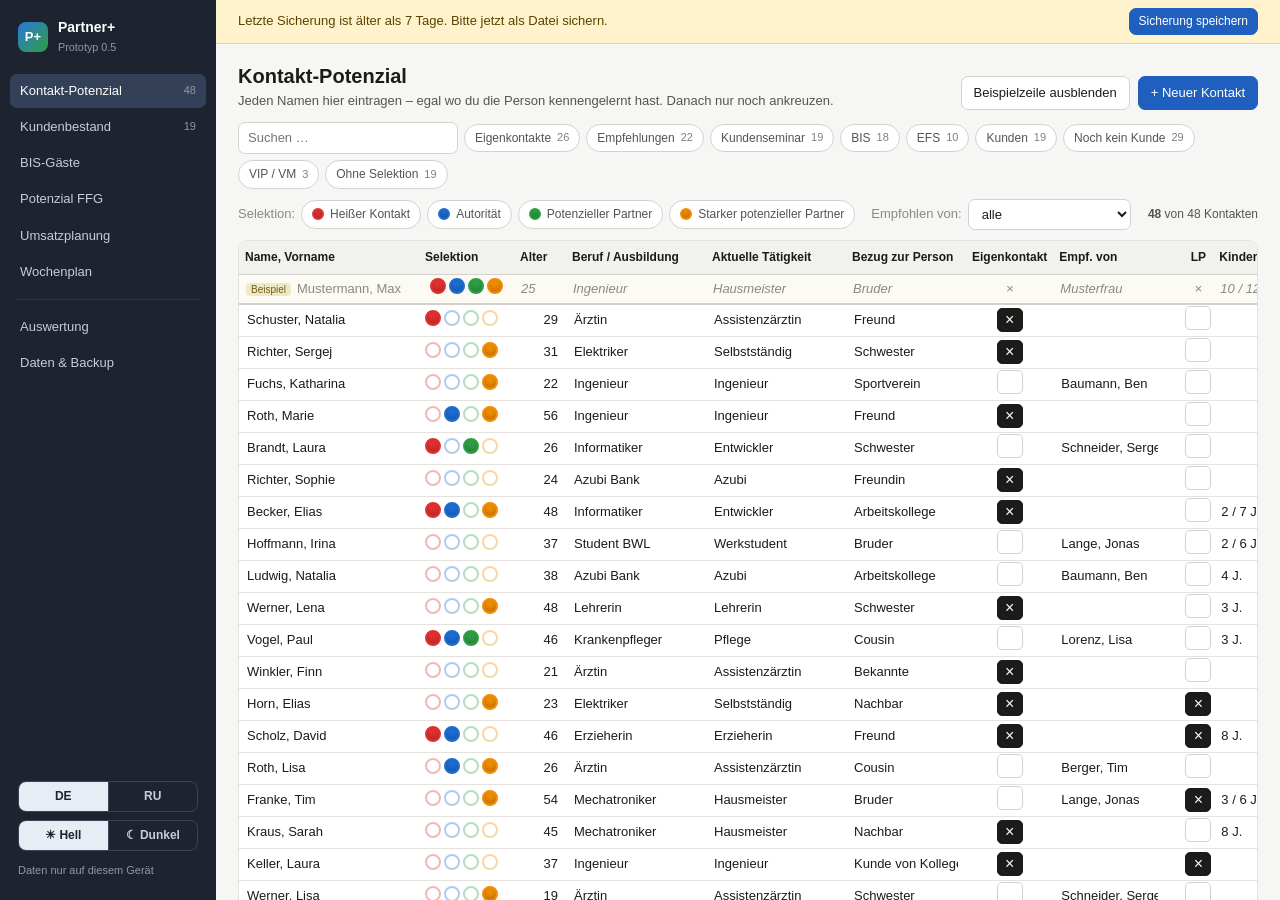
==== partnerplus/index.html @ 95c2cefa "Add Partner+ iPad web app (sample data only) in /partnerplus Co-Authored-By: Claude Opus 5.5 <norepl" ====
<!doctype html>
<html lang="de">
<head>
<meta charset="utf-8">
<meta name="viewport" content="width=device-width, initial-scale=1, viewport-fit=cover">
<meta name="apple-mobile-web-app-capable" content="yes">
<meta name="mobile-web-app-capable" content="yes">
<meta name="apple-mobile-web-app-status-bar-style" content="black-translucent">
<meta name="apple-mobile-web-app-title" content="Partner+">
<meta name="theme-color" content="#1d2430">
<link rel="manifest" href="manifest.webmanifest">
<link rel="apple-touch-icon" href="icons/icon-180.png">
<link rel="icon" href="icons/icon-192.png">
<title>Partner+</title>
<link rel="stylesheet" href="styles.css">
</head>
<body>
<div id="app">
  <aside class="side">
    <div class="brand"><span class="logo">P+</span><div><b>Partner+</b><small id="brandSub">Prototyp 0.5</small></div></div>
    <nav id="nav"></nav>
    <div class="prefs"><div class="seg" id="lang"></div><div class="seg" id="theme"></div></div>
    <div class="side-foot" id="sideFoot"></div>
  </aside>
  <div class="content"><div id="banner" class="banner" hidden></div><main id="main"><div class="loading">Lade Daten …</div></main></div>
</div>
<div id="modal" class="modal hidden"></div>
<div id="toast" class="toast hidden"></div>
<script>window.PP_PWA = true;</script>
<script src="sql-wasm.js"></script>
<script src="exceljs.min.js" defer></script>
<script src="core.js"></script>
<script src="excel.js"></script>
<script src="app.js"></script>
<script>if ('serviceWorker' in navigator) navigator.serviceWorker.register('sw.js');</script>
</body>
</html>
---- partnerplus/styles.css ----
:root {
  --bg: #f6f6f4; --surface: #ffffff; --surface-2: #f1f1ee; --line: #e3e2de; --line-2: #d2d1cc;
  --ink: #1b1b1a; --ink-2: #55544f; --ink-3: #8a8983;
  --accent: #1f5fbf; --accent-soft: #e8f0fb; --good: #2b8a3e; --warn: #c25e00; --bad: #c92a2a;
  --s1: #2a78d6; --s2: #eb6834;
  --row-hover: #f7f9fd; --example: #fbfaf3;
  --field: #ffffff; --note-ink: #1d3f73; --danger-soft: #fdecec; --x-on: #1b1b1a; --x-on-ink: #ffffff;
  --font: -apple-system, BlinkMacSystemFont, "Segoe UI", Roboto, "Helvetica Neue", Arial, sans-serif;
}
@media (prefers-color-scheme: dark) { :root:not([data-theme="light"]) {
  --bg: #15171b; --surface: #1d2025; --surface-2: #24282e; --line: #31353c; --line-2: #3d424a;
  --ink: #eceae6; --ink-2: #b7b5ae; --ink-3: #85837d; --accent: #4b8fe6; --accent-soft: #1f2d44;
  --good: #3fa356; --bad: #e66767; --s1: #3987e5; --s2: #d95926; --row-hover: #222831; --example: #23241d;
  --field: #15171b; --note-ink: #bcd3f5; --danger-soft: #3a2224; --x-on: #eceae6; --x-on-ink: #15171b; color-scheme: dark; } }
:root[data-theme="dark"] {
  --bg: #15171b; --surface: #1d2025; --surface-2: #24282e; --line: #31353c; --line-2: #3d424a;
  --ink: #eceae6; --ink-2: #b7b5ae; --ink-3: #85837d; --accent: #4b8fe6; --accent-soft: #1f2d44;
  --good: #3fa356; --bad: #e66767; --s1: #3987e5; --s2: #d95926; --row-hover: #222831; --example: #23241d;
  --field: #15171b; --note-ink: #bcd3f5; --danger-soft: #3a2224; --x-on: #eceae6; --x-on-ink: #15171b; color-scheme: dark; }
* { box-sizing: border-box; }
html, body { margin: 0; height: 100%; background: var(--bg); color: var(--ink); font: 13px/1.4 var(--font); }
#app { display: grid; grid-template-columns: 216px 1fr; height: 100vh; height: 100dvh; }
.side { background: #1d2430; color: #d7dbe2; display: flex; flex-direction: column; padding: 14px 10px; }
.brand { display: flex; gap: 10px; align-items: center; padding: 4px 8px 18px; }
.brand b { display: block; color: #fff; font-size: 14px; }
.brand small { color: #8f98a8; }
.logo { width: 30px; height: 30px; border-radius: 8px; background: linear-gradient(135deg, #2a78d6, #2f9e44); color: #fff; display: grid; place-items: center; font-weight: 700; }
nav a { display: flex; justify-content: space-between; align-items: center; padding: 8px 10px; border-radius: 7px; color: #c7ccd5; text-decoration: none; cursor: pointer; margin-bottom: 2px; }
nav a:hover { background: #2a3342; color: #fff; }
nav a.active { background: #334058; color: #fff; }
nav a .cnt { font-size: 11px; color: #8f98a8; }
nav .sep { height: 1px; background: #2e3746; margin: 10px 6px; }
.side-foot { font-size: 11px; color: #8f98a8; padding: 8px; word-break: break-all; }
.content { display: flex; flex-direction: column; min-width: 0; min-height: 0; }
.banner { display: flex; align-items: center; gap: 12px; justify-content: space-between; padding: 8px max(22px, env(safe-area-inset-right, 0px)) 8px 22px; background: #fff3cd; color: #5c4400; font-size: 13px; border-bottom: 1px solid #e8d48a; }
.banner[hidden] { display: none; }
main { flex: 1; min-height: 0; overflow: auto; padding: 18px max(22px, env(safe-area-inset-right, 0px)) 40px max(22px, env(safe-area-inset-left, 0px)); min-width: 0; }
.loading { padding: 40px; color: var(--ink-3); }
h1 { font-size: 20px; margin: 0 0 2px; }
.sub { color: var(--ink-2); margin: 0 0 14px; }
.head { display: flex; align-items: flex-end; justify-content: space-between; gap: 12px; margin-bottom: 12px; flex-wrap: wrap; }
.btn { border: 1px solid var(--line-2); background: var(--surface); color: var(--ink); padding: 7px 12px; border-radius: 7px; cursor: pointer; font: inherit; white-space: nowrap; }
.btn:hover { border-color: var(--ink-3); }
.btn.primary { background: var(--accent); color: #fff; border-color: var(--accent); }
.btn.primary:hover { filter: brightness(1.08); }
.btn.small { padding: 4px 9px; font-size: 12px; }
.btn.danger { color: var(--bad); }
.toolbar { display: flex; gap: 6px; align-items: center; flex-wrap: wrap; margin-bottom: 10px; }
.chip { border: 1px solid var(--line-2); background: var(--surface); padding: 5px 10px; border-radius: 999px; cursor: pointer; font: inherit; font-size: 12px; color: var(--ink-2); display: inline-flex; align-items: center; gap: 6px; }
.chip:hover { border-color: var(--ink-3); }
.chip.on { background: var(--accent); border-color: var(--accent); color: #fff; }
.chip .n { font-size: 11px; opacity: .75; }
.search, select.inp, input.inp { border: 1px solid var(--line-2); border-radius: 7px; padding: 6px 9px; font: inherit; background: var(--surface); color: var(--ink); }
.search { width: 220px; }
.muted { color: var(--ink-3); }
.count { color: var(--ink-2); margin-left: auto; font-size: 12px; }

/* Tabellen */
.tablewrap { background: var(--surface); border: 1px solid var(--line); border-radius: 10px; overflow: auto; max-height: calc(100vh - 230px); }
table.grid { border-collapse: separate; border-spacing: 0; width: 100%; min-width: 900px; }
.grid th { position: sticky; top: 0; z-index: 2; background: var(--surface-2); text-align: left; font-weight: 600; font-size: 12px; padding: 8px 6px; border-bottom: 1px solid var(--line-2); white-space: nowrap; cursor: default; }
.grid th.sortable { cursor: pointer; }
.grid th.sortable:hover { color: var(--accent); }
.grid th .hint { color: var(--ink-3); font-weight: 400; margin-left: 2px; cursor: help; }
.grid td { border-bottom: 1px solid var(--line); padding: 0 2px; height: 32px; vertical-align: middle; }
.grid tr:hover td { background: var(--row-hover); }
.grid td.c, .grid th.c { text-align: center; }
.grid td input.cell { border: 1px solid transparent; background: transparent; width: 100%; padding: 5px 5px; font: inherit; color: var(--ink); border-radius: 5px; }
.grid td input.cell:hover { border-color: var(--line); }
.grid td input.cell:focus { outline: none; border-color: var(--accent); background: var(--field); }
.grid td input.num { text-align: right; }
.grid tr.example td { background: var(--example); color: var(--ink-3); font-style: italic; height: 30px; padding: 0 7px; border-bottom: 2px solid var(--line-2); }
.grid tr.example td.lbl { font-style: normal; }
.grid tr.example .tag { font-style: normal; font-size: 10px; background: #efe9c9; color: #6d5d10; border-radius: 4px; padding: 1px 5px; margin-right: 6px; }
.grid tfoot td { position: sticky; bottom: 0; background: var(--surface-2); font-weight: 600; padding: 6px; border-top: 1px solid var(--line-2); }
.x { width: 26px; height: 24px; border-radius: 5px; border: 1px solid var(--line-2); background: var(--field); cursor: pointer; font-size: 14px; line-height: 1; color: var(--ink); display: inline-grid; place-items: center; padding: 0; }
.x:hover { border-color: var(--ink-3); }
.x.on { background: var(--x-on); border-color: var(--x-on); color: var(--x-on-ink); }
.x.on::after { content: "×"; font-size: 16px; }
.dots { display: inline-flex; gap: 3px; padding: 0 4px; }
.dot { width: 16px; height: 16px; border-radius: 50%; border: 2px solid var(--c); background: transparent; cursor: pointer; padding: 0; opacity: .35; }
.dot.on { background: var(--c); opacity: 1; box-shadow: inset 0 -3px 4px rgba(0,0,0,.18); }
.dot:hover { opacity: 1; }
span.dot { cursor: default; display: inline-block; }
.del { border: none; background: none; color: var(--ink-3); cursor: pointer; padding: 4px 6px; border-radius: 5px; font: inherit; }
.del:hover { color: var(--bad); background: var(--danger-soft); }
.del.confirm { color: #fff; background: var(--bad); }
.legend { display: flex; flex-wrap: wrap; gap: 14px; padding: 10px 2px; color: var(--ink-2); font-size: 12px; align-items: center; }
.legend .item { display: inline-flex; align-items: center; gap: 6px; }
.legend .dot { opacity: 1; background: var(--c); cursor: default; }
.legend b { color: var(--ink); }
.note { background: var(--accent-soft); border-radius: 8px; padding: 9px 12px; color: var(--note-ink); margin: 0 0 12px; font-size: 12px; }

/* Kundenbestand */
.grid.kb th.v { writing-mode: vertical-rl; transform: rotate(180deg); height: 96px; padding: 6px 2px; text-align: left; font-weight: 500; }
.grid.kb th.grp { text-align: center; border-left: 1px solid var(--line-2); font-size: 11px; color: var(--ink-2); top: 0; }
.grid.kb thead tr:nth-child(2) th { top: 31px; }
.grid.kb td.p { text-align: center; padding: 0; }
.grid.kb .g0 { border-left: 1px solid var(--line-2); }
.pc { width: 22px; height: 22px; border-radius: 4px; border: 1px solid var(--line-2); background: var(--field); cursor: pointer; padding: 0; }
.pc.on { background: var(--good); border-color: var(--good); }
.pc.on::after { content: "✓"; color: #fff; font-size: 12px; }
.cov { font-size: 11px; font-weight: 600; text-align: center; border-radius: 4px; padding: 3px 0; }
.overdue { color: var(--bad); font-weight: 600; }

/* Karten / Auswertung */
.cards { display: grid; grid-template-columns: repeat(auto-fit, minmax(170px, 1fr)); gap: 10px; margin-bottom: 14px; }
.card { background: var(--surface); border: 1px solid var(--line); border-radius: 10px; padding: 12px 14px; }
.card .k { color: var(--ink-2); font-size: 12px; }
.card .v { font-size: 26px; font-weight: 650; letter-spacing: -.5px; margin-top: 2px; }
.card .d { color: var(--ink-3); font-size: 12px; }
.panels { display: grid; grid-template-columns: repeat(auto-fit, minmax(380px, 1fr)); gap: 12px; }
.panel { background: var(--surface); border: 1px solid var(--line); border-radius: 10px; padding: 14px 16px; }
.panel h3 { margin: 0 0 10px; font-size: 14px; }
.panel h3 small { color: var(--ink-3); font-weight: 400; }
.hbar { display: grid; grid-template-columns: 120px 1fr 70px; align-items: center; gap: 8px; margin: 6px 0; font-size: 12px; }
.hbar .track { height: 16px; background: var(--surface-2); border-radius: 0 4px 4px 0; overflow: hidden; }
.hbar .fill { height: 100%; background: var(--s1); border-radius: 0 4px 4px 0; min-width: 2px; }
.hbar .val { text-align: right; color: var(--ink-2); font-variant-numeric: tabular-nums; }
.vchart { display: grid; grid-template-columns: repeat(12, 1fr); gap: 6px; align-items: end; height: 150px; padding-top: 8px; border-bottom: 1px solid var(--line-2); }
.vchart .col { display: flex; gap: 2px; align-items: flex-end; justify-content: center; height: 100%; cursor: default; }
.vchart .b { width: 40%; max-width: 16px; border-radius: 4px 4px 0 0; min-height: 2px; }
.vchart .col.cur .b { outline: 2px solid var(--ink-3); outline-offset: 1px; }
.vlabels { display: grid; grid-template-columns: repeat(12, 1fr); gap: 6px; font-size: 11px; color: var(--ink-3); text-align: center; margin-top: 4px; }
.vchart .col:hover .b { filter: brightness(1.12); }
.series-legend { display: flex; gap: 14px; font-size: 12px; color: var(--ink-2); margin-bottom: 4px; }
.series-legend i { display: inline-block; width: 10px; height: 10px; border-radius: 3px; margin-right: 5px; vertical-align: -1px; }
.hints { margin: 0; padding-left: 18px; }
.hints li { margin: 6px 0; }
.reflist { display: grid; grid-template-columns: 1fr auto; gap: 4px 12px; font-size: 12px; }
.reflist a { color: var(--accent); cursor: pointer; text-decoration: none; }
.reflist a:hover { text-decoration: underline; }

/* Monatsreiter */
.tabs { display: flex; gap: 2px; flex-wrap: wrap; margin-bottom: 10px; }
.tabs button { border: 1px solid var(--line); background: var(--surface); padding: 6px 10px; cursor: pointer; font: inherit; font-size: 12px; border-radius: 6px; color: var(--ink-2); }
.tabs button.on { background: var(--ink); color: var(--bg); border-color: var(--ink); }
.tabs button small { opacity: .7; margin-left: 3px; }
.progress { height: 10px; background: var(--surface-2); border-radius: 999px; overflow: hidden; width: 220px; }
.progress div { height: 100%; background: var(--good); }
.kv { display: grid; grid-template-columns: 180px 140px; gap: 6px 12px; align-items: center; }
.kv .res { font-weight: 650; font-size: 15px; }

/* Wochenplan – Farben wie in „Karriere Start 2026“, S. 18 */
.wp { --wp-gold: #be9e1b; --wp-head: #7b7979; --wp-time: #d3d2d2; --wp-empty: #e9e9e9; --wp-ink: #2b2b2b; }
.wp-title { color: var(--wp-gold); font-size: 28px; font-weight: 400; margin: 0 0 4px; letter-spacing: -.2px; }
.wp-wrap { overflow-x: auto; margin-bottom: 14px; border-radius: 4px; }
table.wp-grid { border-collapse: separate; border-spacing: 2px; width: 100%; min-width: 860px; table-layout: fixed; user-select: none; }
.wp-grid .band td { background: var(--wp-gold); color: #fff; font-weight: 700; font-size: 12px; padding: 5px 6px; }
.wp-grid th { background: var(--wp-head); color: #fff; font-weight: 600; text-align: left; padding: 7px 7px; font-size: 13px; }
.wp-grid th.blank { background: transparent; }
.wp-grid td.time { background: var(--wp-time); color: var(--wp-ink); text-align: center; font-size: 12px; width: 82px; white-space: nowrap; }
.wp-grid td.cell { background: var(--wp-empty); color: var(--wp-ink); font-size: 11px; line-height: 1.15; height: 30px; padding: 2px 6px; overflow: hidden; vertical-align: middle; }
.wp-grid.edit td.cell { cursor: crosshair; }
.wp-grid.edit td.cell:hover { outline: 2px solid var(--accent); outline-offset: -2px; }
.wp-grid td.cell input { width: 100%; border: none; background: rgba(255,255,255,.7); font: inherit; color: var(--wp-ink); padding: 2px 3px; border-radius: 3px; }
.wp-grid.edit td.cell { position: relative; cursor: pointer; }
.wp-grid td.cell.sel { outline: 2px solid var(--accent); outline-offset: -2px; }
.wp-grid td.cell.has-note::after { content: ""; position: absolute; top: 0; right: 0; border-style: solid; border-width: 0 8px 8px 0; border-color: transparent #d93025 transparent transparent; }
.cellmenu { position: fixed; z-index: 70; width: 268px; background: var(--surface); color: var(--ink); border: 1px solid var(--line-2); border-radius: 10px; box-shadow: 0 12px 32px rgba(0,0,0,.22); padding: 10px; display: flex; flex-direction: column; gap: 8px; }
.cm-head { font-weight: 650; font-size: 13px; }
.cm-list { display: grid; grid-template-columns: 1fr 1fr; gap: 4px; }
.cm-opt { display: flex; align-items: center; gap: 6px; text-align: left; border: 1px solid var(--line); background: var(--surface); color: var(--ink); border-radius: 6px; padding: 5px 6px; font: inherit; font-size: 12px; cursor: pointer; line-height: 1.2; }
.cm-opt i { flex: none; width: 14px; height: 14px; border-radius: 3px; border: 1px solid rgba(0,0,0,.12); }
.cm-opt:hover { border-color: var(--ink-3); }
.cm-opt.on { border-color: var(--accent); box-shadow: 0 0 0 1px var(--accent) inset; }
.cm-lbl { font-size: 12px; color: var(--ink-2); }
.cellmenu textarea { width: 100%; resize: vertical; border: 1px solid var(--line-2); border-radius: 6px; padding: 6px 8px; font: inherit; font-size: 12px; background: var(--field); color: var(--ink); }
.cellmenu textarea:focus { outline: none; border-color: var(--accent); }
.cm-foot { display: flex; justify-content: space-between; gap: 6px; }
.wp-week { display: flex; align-items: center; gap: 6px; }
.wp-week b { min-width: 210px; text-align: center; }
.wp-sum { display: flex; flex-wrap: wrap; gap: 8px; margin: 4px 0 16px; }
.wp-sum span { border-radius: 6px; padding: 5px 10px; font-size: 12px; color: #2b2b2b; font-variant-numeric: tabular-nums; }
.wp-sum b { margin-left: 4px; }

/* Modal & Toast */
.modal { position: fixed; inset: 0; background: rgba(20,24,32,.45); display: grid; place-items: center; z-index: 50; }
.modal.hidden { display: none; }
.modal .box { background: var(--surface); border-radius: 12px; width: min(720px, 92vw); max-height: 86vh; display: flex; flex-direction: column; box-shadow: 0 20px 60px rgba(0,0,0,.25); }
.modal .box header { padding: 14px 16px; border-bottom: 1px solid var(--line); display: flex; justify-content: space-between; align-items: center; gap: 8px; }
.modal .box .body { overflow: auto; padding: 6px 16px; }
.modal .box footer { padding: 12px 16px; border-top: 1px solid var(--line); display: flex; justify-content: flex-end; gap: 8px; align-items: center; }
.pickrow { display: grid; grid-template-columns: 26px 1fr 90px 120px; gap: 8px; align-items: center; padding: 6px 0; border-bottom: 1px solid var(--line); cursor: pointer; }
.pickrow:hover { background: var(--row-hover); }
.toast { position: fixed; bottom: calc(18px + env(safe-area-inset-bottom, 0px)); left: 50%; transform: translateX(-50%); background: #1b1b1a; color: #fff; padding: 9px 16px; border-radius: 8px; z-index: 60; }
.toast.hidden { display: none; }
.section { background: var(--surface); border: 1px solid var(--line); border-radius: 10px; padding: 14px 16px; margin-bottom: 12px; }
.section h3 { margin: 0 0 8px; font-size: 14px; }
.section p { margin: 4px 0 10px; color: var(--ink-2); }
code { background: var(--surface-2); padding: 2px 5px; border-radius: 4px; font-size: 12px; }
.backups { max-height: 220px; overflow: auto; border: 1px solid var(--line); border-radius: 8px; }
.backups div { display: flex; justify-content: space-between; padding: 6px 10px; border-bottom: 1px solid var(--line); font-size: 12px; align-items: center; }

/* Sprachumschalter und Übersetzungs-Hinweis */
.prefs { margin-top: auto; display: flex; flex-direction: column; gap: 8px; padding: 8px 8px 4px; }
.seg { display: flex; border: 1px solid #3a4456; border-radius: 8px; overflow: hidden; }
.seg button { flex: 1; background: transparent; border: none; color: #c7ccd5; padding: 6px 8px; font: inherit; font-size: 12px; font-weight: 600; cursor: pointer; white-space: nowrap; }
.seg button + button { border-left: 1px solid #3a4456; }
.seg button.on { background: #e8edf5; color: #1d2430; }
.seg button:hover:not(.on) { background: #2a3342; color: #fff; }
.seg button:focus-visible, nav a:focus-visible { outline: 2px solid #8fb6ff; outline-offset: -2px; }
.tr { text-decoration: underline dotted transparent; text-underline-offset: 3px; }
.tr:hover { text-decoration-color: var(--ink-3); }
.tip { position: fixed; z-index: 100; max-width: 340px; background: #1d2430; color: #f2f4f7; padding: 5px 10px; border-radius: 7px; font-size: 12px; line-height: 1.35; pointer-events: none; box-shadow: 0 6px 18px rgba(0,0,0,.22); opacity: 0; transform: translateY(-3px); transition: opacity .14s ease, transform .14s ease; }
.tip.in { opacity: 1; transform: none; }
.tip.note { background: #fff7c2; color: #2b2b2b; border: 1px solid #d8c565; white-space: pre-wrap; max-width: 260px; }
nav a[data-tip] { position: relative; }
@media (prefers-reduced-motion: reduce) { .tip { transition: none; } }
/* Touch-Geräte (iPad): größere Ziele, keine Zoom-Sprünge bei Eingabe */
@media (pointer: coarse) {
  .grid td input.cell, .search, select.inp, input.inp, .cellmenu textarea { font-size: 16px; }
  .grid td { height: 40px; }
  .x { width: 32px; height: 30px; }
  .dot { width: 22px; height: 22px; }
  .dots { gap: 6px; }
  .pc { width: 28px; height: 28px; }
  .chip { padding: 7px 12px; }
  .btn { padding: 9px 14px; }
  nav a { padding: 11px 10px; }
  .seg button { padding: 9px 8px; }
  .cm-opt { padding: 9px 8px; font-size: 13px; }
  .cellmenu { width: 300px; }
  .wp-grid td.cell { height: 38px; }
}
@media (max-width: 760px) {
  .prefs { flex-direction: row; padding: 8px 0 0; margin: 0; }
  .seg { flex: 1; }
  #app { grid-template-columns: 1fr; height: auto; min-height: 100%; }
  .side { padding: 10px max(16px, env(safe-area-inset-left, 0px)) 10px max(16px, env(safe-area-inset-right, 0px)); }
  .brand { padding-bottom: 8px; }
  nav { display: flex; flex-wrap: wrap; gap: 4px; }
  nav .sep, .side-foot { display: none; }
  .side { display: flex; }
  main { padding: 14px max(16px, env(safe-area-inset-right, 0px)) 40px max(16px, env(safe-area-inset-left, 0px)); overflow: visible; min-width: 0; }
  .search { width: 100%; }
  .panels { grid-template-columns: minmax(0, 1fr); }
  .tablewrap { max-height: none; }
  .umsgrid { grid-template-columns: minmax(0, 1fr) !important; }
  .hbar { grid-template-columns: 100px 1fr 60px; }
}
@media print {
  .side, .toolbar, .btn { display: none !important; }
  #app { display: block; }
  main { overflow: visible; }
}
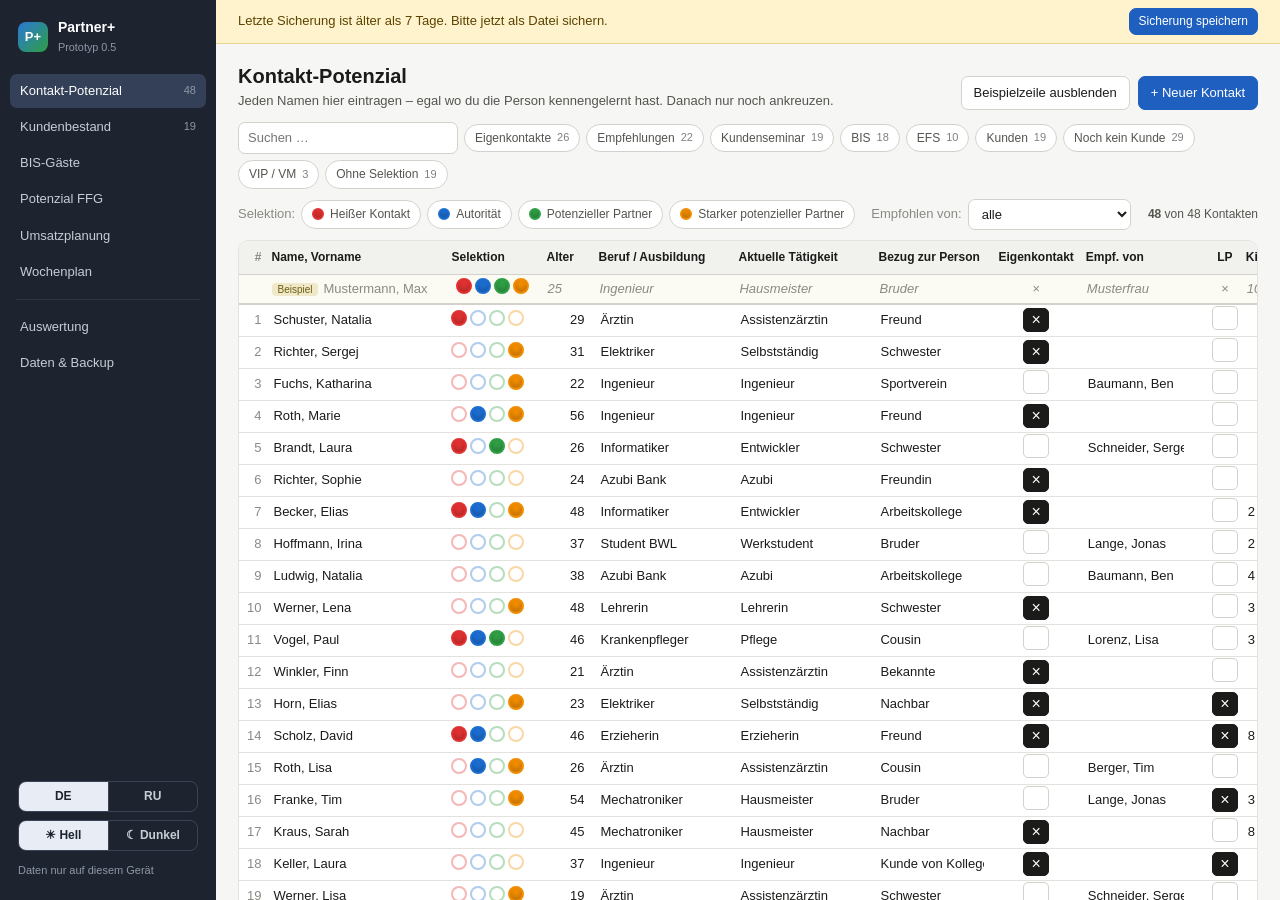
==== commit 72632fbe: "Partner+ 0.5.1: row numbers, Wochenplan menu and Abrechnung layout fixes Co-Authored-By: Claude Opus" ====
--- a/partnerplus/index.html
+++ b/partnerplus/index.html
@@ -17,7 +17,7 @@
 <body>
 <div id="app">
   <aside class="side">
-    <div class="brand"><span class="logo">P+</span><div><b>Partner+</b><small id="brandSub">Prototyp 0.5</small></div></div>
+    <div class="brand"><span class="logo">P+</span><div><b>Partner+</b><small id="brandSub">Prototyp 0.5.1</small></div></div>
     <nav id="nav"></nav>
     <div class="prefs"><div class="seg" id="lang"></div><div class="seg" id="theme"></div></div>
     <div class="side-foot" id="sideFoot"></div>
--- a/partnerplus/styles.css
+++ b/partnerplus/styles.css
@@ -138,7 +138,10 @@
 .tabs button small { opacity: .7; margin-left: 3px; }
 .progress { height: 10px; background: var(--surface-2); border-radius: 999px; overflow: hidden; width: 220px; }
 .progress div { height: 100%; background: var(--good); }
-.kv { display: grid; grid-template-columns: 180px 140px; gap: 6px 12px; align-items: center; }
+.kv { display: grid; grid-template-columns: minmax(0, 1fr) minmax(0, 110px); gap: 6px 12px; align-items: center; }
+.kv .inp { width: 100%; min-width: 0; }
+.kv .res { text-align: right; white-space: nowrap; }
+.grid .nr { width: 1%; padding-left: 8px; padding-right: 4px; color: var(--ink-3); text-align: right; font-variant-numeric: tabular-nums; white-space: nowrap; }
 .kv .res { font-weight: 650; font-size: 15px; }
 
 /* Wochenplan – Farben wie in „Karriere Start 2026“, S. 18 */
@@ -157,10 +160,10 @@
 .wp-grid.edit td.cell { position: relative; cursor: pointer; }
 .wp-grid td.cell.sel { outline: 2px solid var(--accent); outline-offset: -2px; }
 .wp-grid td.cell.has-note::after { content: ""; position: absolute; top: 0; right: 0; border-style: solid; border-width: 0 8px 8px 0; border-color: transparent #d93025 transparent transparent; }
-.cellmenu { position: fixed; z-index: 70; width: 268px; background: var(--surface); color: var(--ink); border: 1px solid var(--line-2); border-radius: 10px; box-shadow: 0 12px 32px rgba(0,0,0,.22); padding: 10px; display: flex; flex-direction: column; gap: 8px; }
+.cellmenu { position: fixed; z-index: 70; width: 360px; max-width: calc(100vw - 16px); background: var(--surface); color: var(--ink); border: 1px solid var(--line-2); border-radius: 10px; box-shadow: 0 12px 32px rgba(0,0,0,.22); padding: 10px; display: flex; flex-direction: column; gap: 8px; }
 .cm-head { font-weight: 650; font-size: 13px; }
-.cm-list { display: grid; grid-template-columns: 1fr 1fr; gap: 4px; }
-.cm-opt { display: flex; align-items: center; gap: 6px; text-align: left; border: 1px solid var(--line); background: var(--surface); color: var(--ink); border-radius: 6px; padding: 5px 6px; font: inherit; font-size: 12px; cursor: pointer; line-height: 1.2; }
+.cm-list { display: grid; grid-template-columns: repeat(2, minmax(0, 1fr)); gap: 4px; }
+.cm-opt { display: flex; align-items: center; gap: 6px; text-align: left; border: 1px solid var(--line); background: var(--surface); color: var(--ink); border-radius: 6px; padding: 5px 6px; font: inherit; font-size: 12px; cursor: pointer; line-height: 1.2; min-width: 0; overflow-wrap: anywhere; }
 .cm-opt i { flex: none; width: 14px; height: 14px; border-radius: 3px; border: 1px solid rgba(0,0,0,.12); }
 .cm-opt:hover { border-color: var(--ink-3); }
 .cm-opt.on { border-color: var(--accent); box-shadow: 0 0 0 1px var(--accent) inset; }
@@ -220,7 +223,7 @@
   nav a { padding: 11px 10px; }
   .seg button { padding: 9px 8px; }
   .cm-opt { padding: 9px 8px; font-size: 13px; }
-  .cellmenu { width: 300px; }
+  .cellmenu { width: 390px; }
   .wp-grid td.cell { height: 38px; }
 }
 @media (max-width: 760px) {
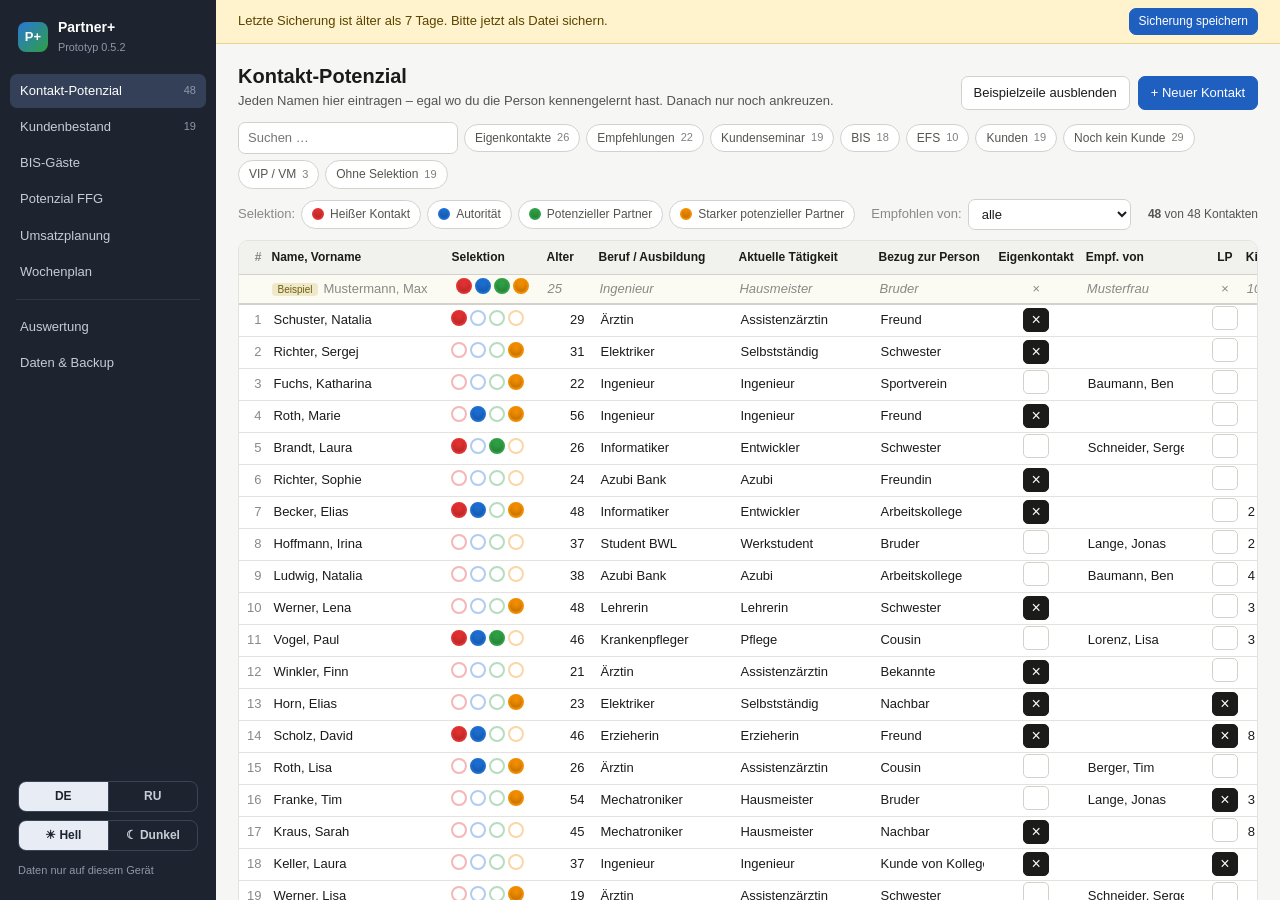
==== commit bedadf86: "Partner+ 0.5.2: Umsatzplanung chart labels (Verträge/KE), row numbers, KE/€ units Co-Authored-By: Cl" ====
--- a/partnerplus/index.html
+++ b/partnerplus/index.html
@@ -17,7 +17,7 @@
 <body>
 <div id="app">
   <aside class="side">
-    <div class="brand"><span class="logo">P+</span><div><b>Partner+</b><small id="brandSub">Prototyp 0.5.1</small></div></div>
+    <div class="brand"><span class="logo">P+</span><div><b>Partner+</b><small id="brandSub">Prototyp 0.5.2</small></div></div>
     <nav id="nav"></nav>
     <div class="prefs"><div class="seg" id="lang"></div><div class="seg" id="theme"></div></div>
     <div class="side-foot" id="sideFoot"></div>
--- a/partnerplus/styles.css
+++ b/partnerplus/styles.css
@@ -117,12 +117,15 @@
 .hbar .track { height: 16px; background: var(--surface-2); border-radius: 0 4px 4px 0; overflow: hidden; }
 .hbar .fill { height: 100%; background: var(--s1); border-radius: 0 4px 4px 0; min-width: 2px; }
 .hbar .val { text-align: right; color: var(--ink-2); font-variant-numeric: tabular-nums; }
-.vchart { display: grid; grid-template-columns: repeat(12, 1fr); gap: 6px; align-items: end; height: 150px; padding-top: 8px; border-bottom: 1px solid var(--line-2); }
+.vchart { --blh: 15px; display: grid; grid-template-columns: repeat(12, minmax(0, 1fr)); gap: 6px; align-items: end; height: 150px; padding-top: 8px; border-bottom: 1px solid var(--line-2); }
 .vchart .col { display: flex; gap: 2px; align-items: flex-end; justify-content: center; height: 100%; cursor: default; }
 .vchart .b { width: 40%; max-width: 16px; border-radius: 4px 4px 0 0; min-height: 2px; }
 .vchart .col.cur .b { outline: 2px solid var(--ink-3); outline-offset: 1px; }
 .vlabels { display: grid; grid-template-columns: repeat(12, 1fr); gap: 6px; font-size: 11px; color: var(--ink-3); text-align: center; margin-top: 4px; }
 .vchart .col:hover .b { filter: brightness(1.12); }
+.vchart .bw { flex: 1 1 0; min-width: 0; height: 100%; display: flex; flex-direction: column; justify-content: flex-end; align-items: center; }
+.vchart .bw .b { width: 100%; max-width: 16px; }
+.vchart .bl { font-size: 9px; line-height: 13px; height: 13px; margin-bottom: 2px; color: var(--ink-2); white-space: nowrap; font-variant-numeric: tabular-nums; letter-spacing: -.2px; }
 .series-legend { display: flex; gap: 14px; font-size: 12px; color: var(--ink-2); margin-bottom: 4px; }
 .series-legend i { display: inline-block; width: 10px; height: 10px; border-radius: 3px; margin-right: 5px; vertical-align: -1px; }
 .hints { margin: 0; padding-left: 18px; }
@@ -247,3 +250,10 @@
   #app { display: block; }
   main { overflow: visible; }
 }
+
+/* Schmale Fenster (iPad hochkant): Umsatz-Tabelle und Abrechnung untereinander, Balkenbeschriftung zweizeilig */
+@media (max-width: 1100px) {
+  .umsgrid { grid-template-columns: minmax(0, 1fr) !important; }
+  .vchart { --blh: 26px; }
+  .vchart .bl { display: flex; flex-direction: column; align-items: center; height: auto; line-height: 12px; }
+}
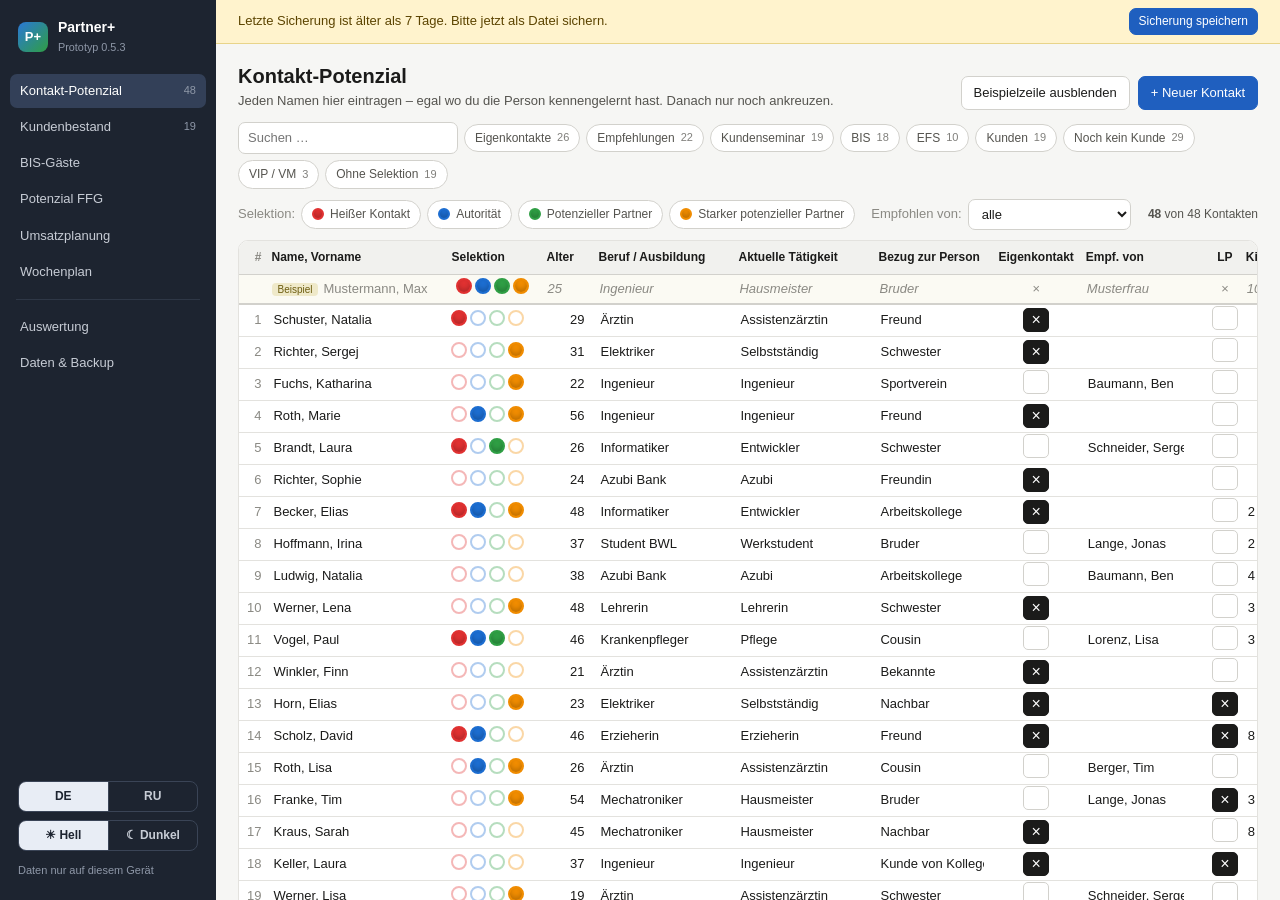
==== commit 663a20bb: "Partner+ 0.5.3: Auswertung chart labels and Lücken legend Co-Authored-By: Claude Opus 5.5 <noreply@a" ====
--- a/partnerplus/index.html
+++ b/partnerplus/index.html
@@ -17,7 +17,7 @@
 <body>
 <div id="app">
   <aside class="side">
-    <div class="brand"><span class="logo">P+</span><div><b>Partner+</b><small id="brandSub">Prototyp 0.5.2</small></div></div>
+    <div class="brand"><span class="logo">P+</span><div><b>Partner+</b><small id="brandSub">Prototyp 0.5.3</small></div></div>
     <nav id="nav"></nav>
     <div class="prefs"><div class="seg" id="lang"></div><div class="seg" id="theme"></div></div>
     <div class="side-foot" id="sideFoot"></div>
--- a/partnerplus/styles.css
+++ b/partnerplus/styles.css
@@ -126,7 +126,7 @@
 .vchart .bw { flex: 1 1 0; min-width: 0; height: 100%; display: flex; flex-direction: column; justify-content: flex-end; align-items: center; }
 .vchart .bw .b { width: 100%; max-width: 16px; }
 .vchart .bl { font-size: 9px; line-height: 13px; height: 13px; margin-bottom: 2px; color: var(--ink-2); white-space: nowrap; font-variant-numeric: tabular-nums; letter-spacing: -.2px; }
-.series-legend { display: flex; gap: 14px; font-size: 12px; color: var(--ink-2); margin-bottom: 4px; }
+.series-legend { display: flex; flex-wrap: wrap; gap: 4px 14px; font-size: 12px; color: var(--ink-2); margin-bottom: 4px; }
 .series-legend i { display: inline-block; width: 10px; height: 10px; border-radius: 3px; margin-right: 5px; vertical-align: -1px; }
 .hints { margin: 0; padding-left: 18px; }
 .hints li { margin: 6px 0; }
@@ -254,6 +254,11 @@
 /* Schmale Fenster (iPad hochkant): Umsatz-Tabelle und Abrechnung untereinander, Balkenbeschriftung zweizeilig */
 @media (max-width: 1100px) {
   .umsgrid { grid-template-columns: minmax(0, 1fr) !important; }
+}
+.hbar.hhead { font-size: 11px; color: var(--ink-3); padding-bottom: 4px; border-bottom: 1px solid var(--line); }
+.hbar.hhead .val { grid-column: 2 / 4; color: var(--ink-3); }
+.mchart { container-type: inline-size; }
+@container (max-width: 760px) {
   .vchart { --blh: 26px; }
   .vchart .bl { display: flex; flex-direction: column; align-items: center; height: auto; line-height: 12px; }
 }
